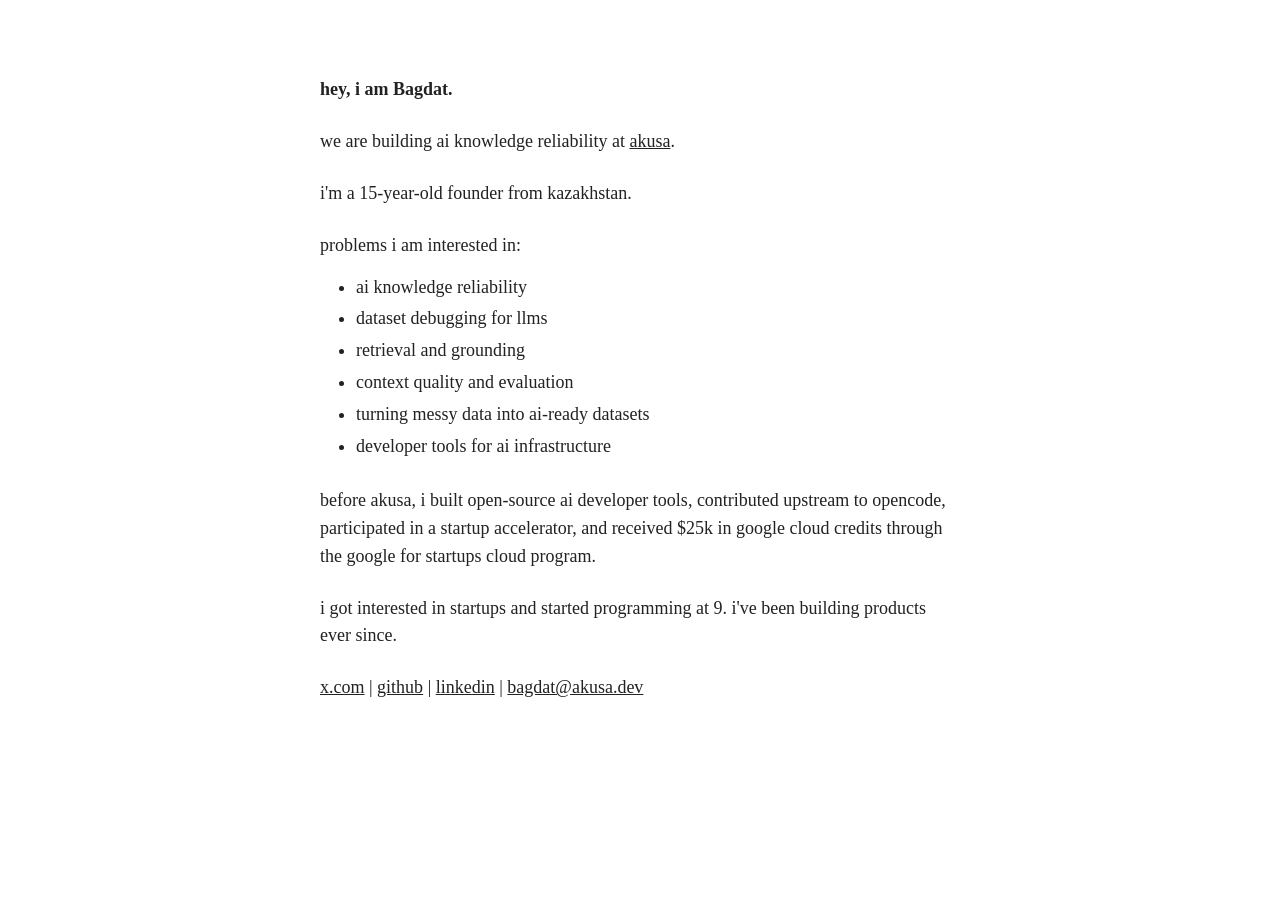
==== index.html @ 9e99e4bc "Initial Commit" ====
<!doctype html>
<html lang="en">
<head>
  <meta charset="utf-8">
  <meta name="viewport" content="width=device-width, initial-scale=1">
  <title>Bagdat Beimzhan</title>
  <link rel="icon" href="favicon.jpg">
  <link rel="stylesheet" href="style.css">
</head>
<body>
  <main>
    <p><strong>hey, i am Bagdat.</strong></p>

    <p>we are building ai knowledge reliability at <a href="https://akusa.dev">akusa</a>.</p>

    <p>i'm a 15-year-old founder from kazakhstan.</p>

    <p>problems i am interested in:</p>

    <ul>
      <li>ai knowledge reliability</li>
      <li>dataset debugging for llms</li>
      <li>retrieval and grounding</li>
      <li>context quality and evaluation</li>
      <li>turning messy data into ai-ready datasets</li>
      <li>developer tools for ai infrastructure</li>
    </ul>

    <p>before akusa, i built open-source ai developer tools, contributed upstream to opencode, participated in a startup accelerator, and received $25k in google cloud credits through the google for startups cloud program.</p>

    <p>i got interested in startups and started programming at 9. i've been building products ever since.</p>

    <p><a href="https://x.com/bag_nesium">x.com</a> | <a href="https://github.com/Bagnesium">github</a> | <a href="https://www.linkedin.com/in/bagdat-beimzhan-59445b397/">linkedin</a> | <a href="mailto:bagdat@akusa.dev">bagdat@akusa.dev</a></p>
  </main>
</body>
</html>
---- style.css ----
html {
  background: #fff;
  color: #222;
  font-family: Georgia, "Times New Roman", serif;
  font-size: 18px;
  line-height: 1.55;
}

body {
  margin: 0;
}

main {
  max-width: 640px;
  margin: 76px auto;
  padding: 0 24px;
}

p {
  margin: 0 0 24px;
}

ul {
  margin: -10px 0 26px;
  padding-left: 36px;
}

li {
  margin: 4px 0;
}

a {
  color: inherit;
}

@media (max-width: 640px) {
  html {
    font-size: 16px;
  }

  main {
    margin: 42px auto;
    padding: 0 22px;
  }
}
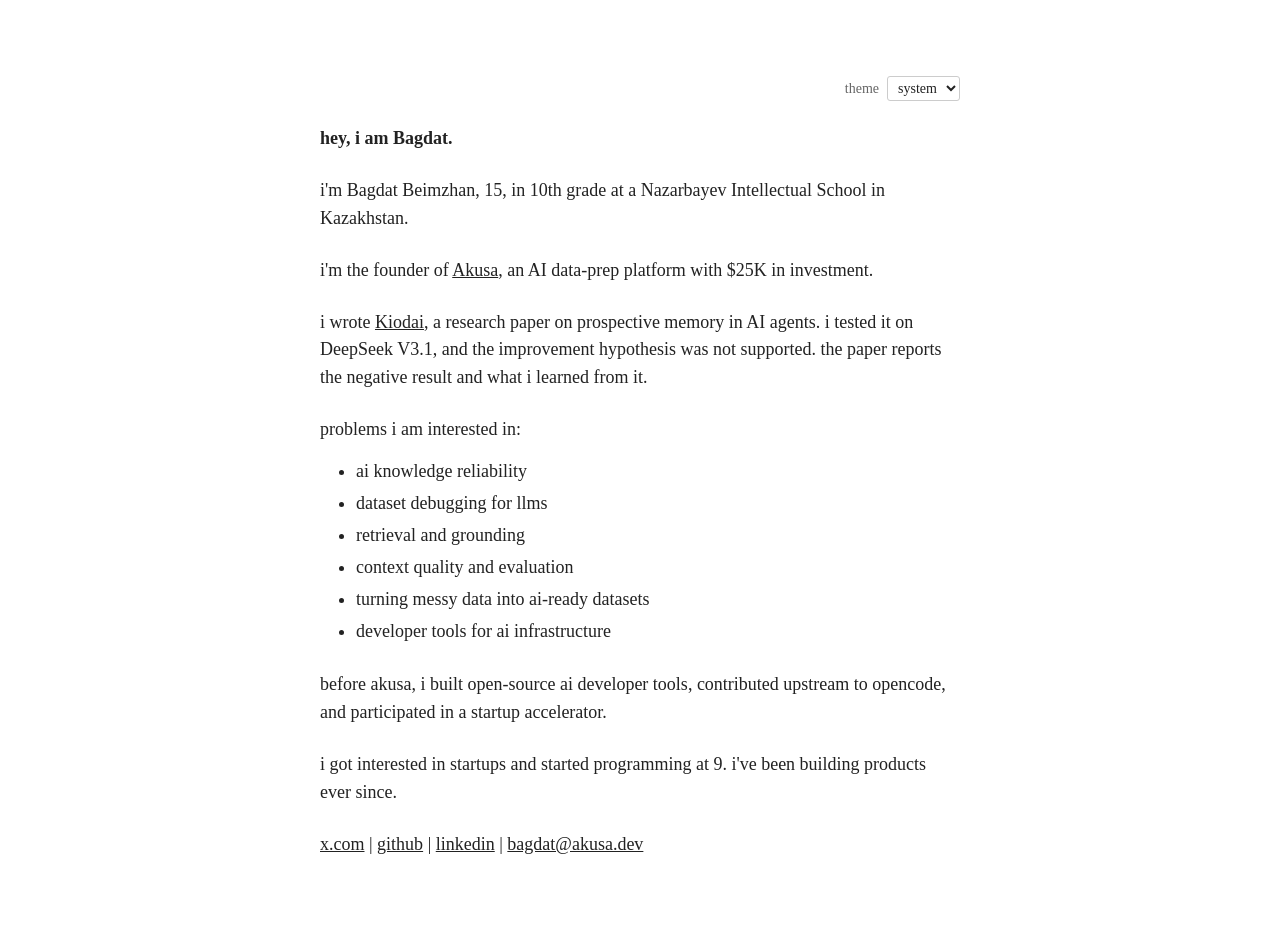
==== commit 0b1d7a59: "update 1" ====
--- a/index.html
+++ b/index.html
@@ -4,16 +4,29 @@
   <meta charset="utf-8">
   <meta name="viewport" content="width=device-width, initial-scale=1">
   <title>Bagdat Beimzhan</title>
-  <link rel="icon" href="favicon.jpg">
-  <link rel="stylesheet" href="style.css">
+  <meta name="description" content="Bagdat Beimzhan, founder of Akusa and author of Kiodai, research on prospective memory in AI agents.">
+  <script src="/theme.js"></script>
+  <link rel="icon" href="/favicon.jpg">
+  <link rel="stylesheet" href="/style.css">
 </head>
 <body>
   <main>
+    <div class="theme-control">
+      <label for="theme">theme</label>
+      <select id="theme" data-theme-picker>
+        <option value="system">system</option>
+        <option value="light">light</option>
+        <option value="dark">dark</option>
+      </select>
+    </div>
+
     <p><strong>hey, i am Bagdat.</strong></p>
 
-    <p>we are building ai knowledge reliability at <a href="https://akusa.dev">akusa</a>.</p>
+    <p>i'm Bagdat Beimzhan, 15, in 10th grade at a Nazarbayev Intellectual School in Kazakhstan.</p>
 
-    <p>i'm a 15-year-old founder from kazakhstan.</p>
+    <p>i'm the founder of <a href="https://akusa.dev">Akusa</a>, an AI data-prep platform with $25K in investment.</p>
+
+    <p>i wrote <a href="/kiodai">Kiodai</a>, a research paper on prospective memory in AI agents. i tested it on DeepSeek V3.1, and the improvement hypothesis was not supported. the paper reports the negative result and what i learned from it.</p>
 
     <p>problems i am interested in:</p>
 
@@ -26,7 +39,7 @@
       <li>developer tools for ai infrastructure</li>
     </ul>
 
-    <p>before akusa, i built open-source ai developer tools, contributed upstream to opencode, participated in a startup accelerator, and received $25k in google cloud credits through the google for startups cloud program.</p>
+    <p>before akusa, i built open-source ai developer tools, contributed upstream to opencode, and participated in a startup accelerator.</p>
 
     <p>i got interested in startups and started programming at 9. i've been building products ever since.</p>
 
--- a/style.css
+++ b/style.css
@@ -1,6 +1,32 @@
+:root {
+  color-scheme: light;
+  --page-bg: #fff;
+  --page-text: #222;
+  --muted: #666;
+  --control-border: #ccc;
+}
+
+:root[data-theme="dark"] {
+  color-scheme: dark;
+  --page-bg: #171717;
+  --page-text: #e5e5e5;
+  --muted: #aaa;
+  --control-border: #555;
+}
+
+@media (prefers-color-scheme: dark) {
+  :root:not([data-theme="light"]):not([data-theme="dark"]) {
+    color-scheme: dark;
+    --page-bg: #171717;
+    --page-text: #e5e5e5;
+    --muted: #aaa;
+    --control-border: #555;
+  }
+}
+
 html {
-  background: #fff;
-  color: #222;
+  background: var(--page-bg);
+  color: var(--page-text);
   font-family: Georgia, "Times New Roman", serif;
   font-size: 18px;
   line-height: 1.55;
@@ -33,6 +59,46 @@
   color: inherit;
 }
 
+.theme-control {
+  display: flex;
+  justify-content: flex-end;
+  align-items: center;
+  gap: 8px;
+  margin-bottom: 24px;
+  color: var(--muted);
+  font-size: 14px;
+}
+
+.theme-control select {
+  padding: 3px 6px;
+  border: 1px solid var(--control-border);
+  border-radius: 3px;
+  background: var(--page-bg);
+  color: var(--page-text);
+  font: inherit;
+}
+
+:focus-visible {
+  outline: 2px solid var(--page-text);
+  outline-offset: 4px;
+}
+
+h1 {
+  margin: 0 0 24px;
+  font-size: 1.2rem;
+  line-height: 1.45;
+}
+
+h2 {
+  margin: 32px 0 16px;
+  font-size: 1rem;
+}
+
+.byline {
+  color: var(--muted);
+  font-size: 16px;
+}
+
 @media (max-width: 640px) {
   html {
     font-size: 16px;
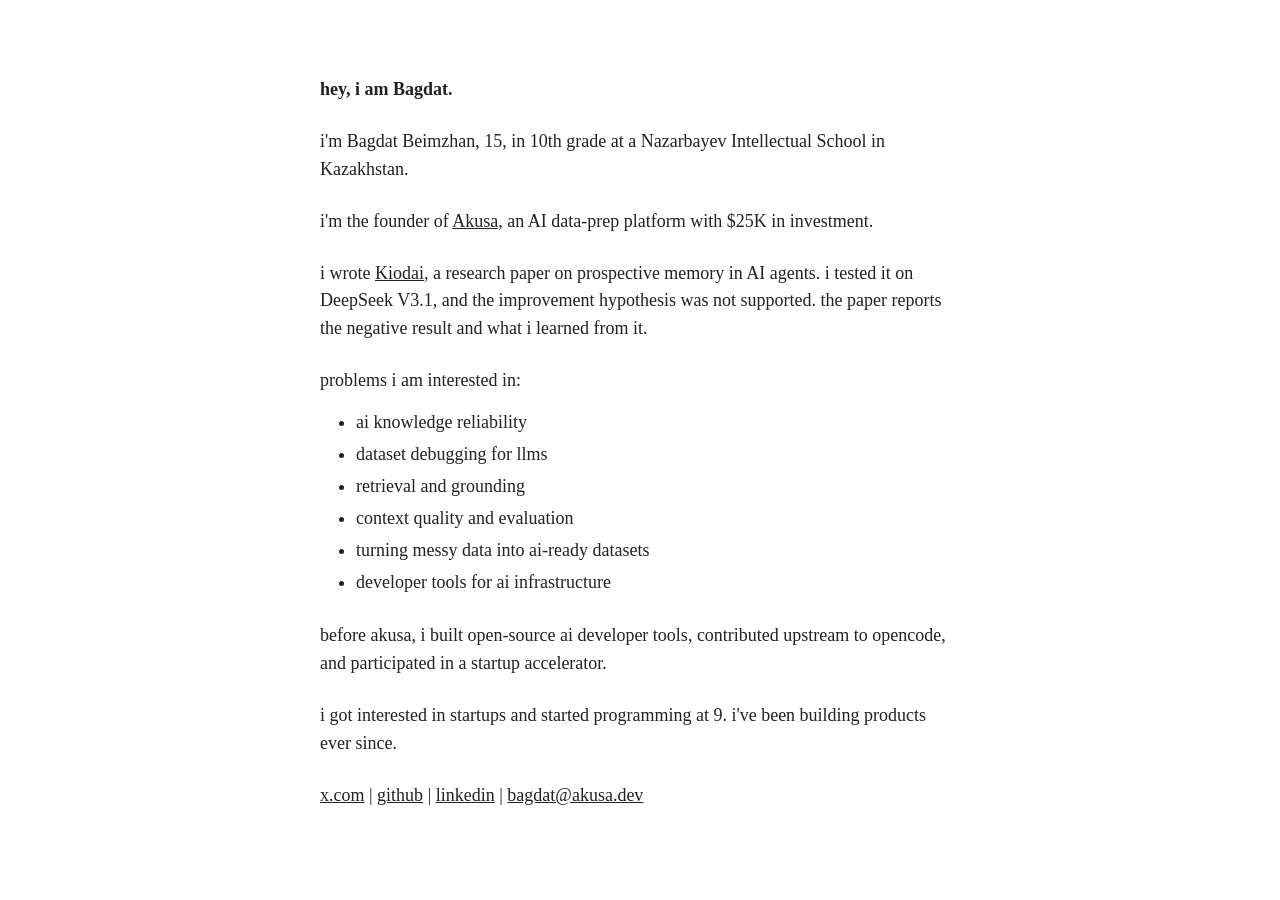
==== commit aae245b6: "update 2" ====
--- a/index.html
+++ b/index.html
@@ -5,21 +5,11 @@
   <meta name="viewport" content="width=device-width, initial-scale=1">
   <title>Bagdat Beimzhan</title>
   <meta name="description" content="Bagdat Beimzhan, founder of Akusa and author of Kiodai, research on prospective memory in AI agents.">
-  <script src="/theme.js"></script>
   <link rel="icon" href="/favicon.jpg">
   <link rel="stylesheet" href="/style.css">
 </head>
 <body>
   <main>
-    <div class="theme-control">
-      <label for="theme">theme</label>
-      <select id="theme" data-theme-picker>
-        <option value="system">system</option>
-        <option value="light">light</option>
-        <option value="dark">dark</option>
-      </select>
-    </div>
-
     <p><strong>hey, i am Bagdat.</strong></p>
 
     <p>i'm Bagdat Beimzhan, 15, in 10th grade at a Nazarbayev Intellectual School in Kazakhstan.</p>
--- a/style.css
+++ b/style.css
@@ -1,26 +1,15 @@
 :root {
-  color-scheme: light;
+  color-scheme: light dark;
   --page-bg: #fff;
   --page-text: #222;
   --muted: #666;
-  --control-border: #ccc;
-}
-
-:root[data-theme="dark"] {
-  color-scheme: dark;
-  --page-bg: #171717;
-  --page-text: #e5e5e5;
-  --muted: #aaa;
-  --control-border: #555;
 }
 
 @media (prefers-color-scheme: dark) {
-  :root:not([data-theme="light"]):not([data-theme="dark"]) {
-    color-scheme: dark;
+  :root {
     --page-bg: #171717;
     --page-text: #e5e5e5;
     --muted: #aaa;
-    --control-border: #555;
   }
 }
 
@@ -59,25 +48,6 @@
   color: inherit;
 }
 
-.theme-control {
-  display: flex;
-  justify-content: flex-end;
-  align-items: center;
-  gap: 8px;
-  margin-bottom: 24px;
-  color: var(--muted);
-  font-size: 14px;
-}
-
-.theme-control select {
-  padding: 3px 6px;
-  border: 1px solid var(--control-border);
-  border-radius: 3px;
-  background: var(--page-bg);
-  color: var(--page-text);
-  font: inherit;
-}
-
 :focus-visible {
   outline: 2px solid var(--page-text);
   outline-offset: 4px;
